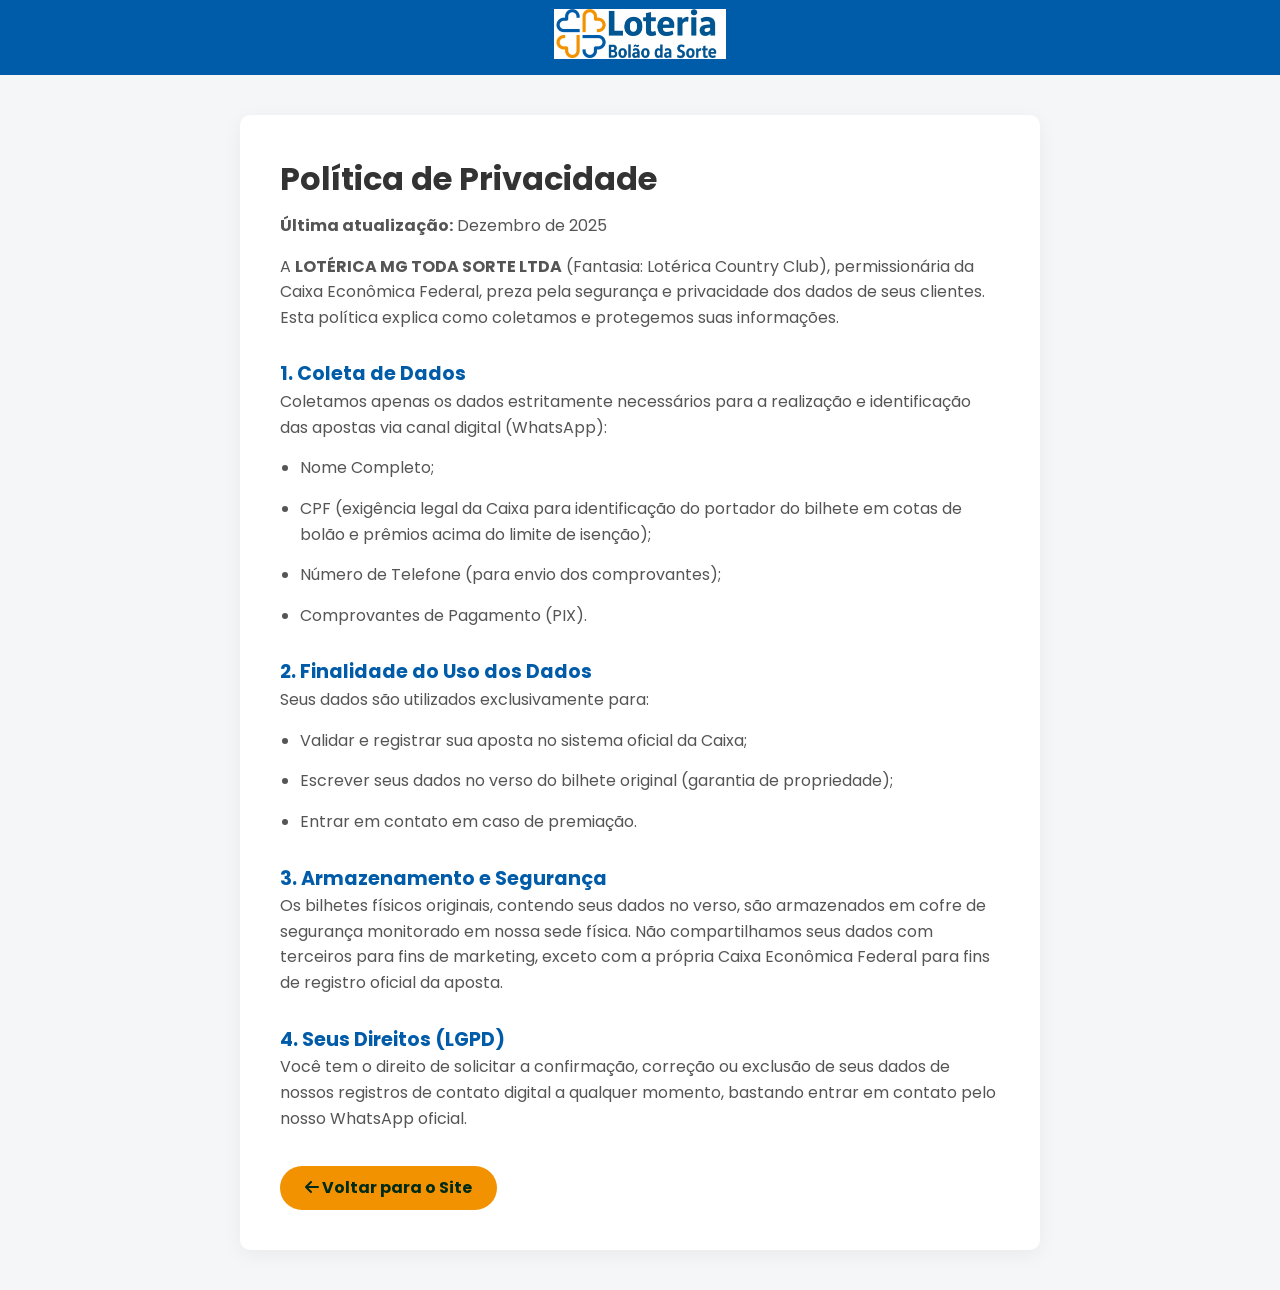
==== politica.html @ e0ffcb09 "ultima atualização" ====
<!DOCTYPE html>
<html lang="pt-br">
<head>
    <meta charset="UTF-8">
    <meta name="viewport" content="width=device-width, initial-scale=1.0">
    <title>Política de Privacidade | Lotérica Country Club</title>
    <meta name="robots" content="noindex"> <link href="https://fonts.googleapis.com/css2?family=Poppins:wght@400;500;600;700;800;900&display=swap" rel="stylesheet">
    <link rel="stylesheet" href="https://cdnjs.cloudflare.com/ajax/libs/font-awesome/6.0.0/css/all.min.css">
    <link rel="stylesheet" href="css/style.css">

    <style>
        /* Ajuste simples para página de texto */
        body { background: #f4f6f8; padding-top: 0; }
        .legal-header { background: #005CA9; padding: 20px 0; text-align: center; color: white; }
        .legal-content { max-width: 800px; margin: 40px auto; background: white; padding: 40px; border-radius: 10px; box-shadow: 0 5px 20px rgba(0,0,0,0.05); }
        h1 { margin-bottom: 10px; }
        h2 { color: #005CA9; margin-top: 30px; font-size: 1.2rem; }
        p, li { color: #555; line-height: 1.6; margin-bottom: 15px; }
        ul { margin-left: 20px; list-style-type: disc; }
        .btn-back { display: inline-block; margin-top: 20px; padding: 10px 25px; background: #F39200; color: #002b18; border-radius: 50px; font-weight: bold; text-decoration: none; }
        .btn-back:hover { background: #005CA9; color: white; }
    </style>
</head>
<body>

    <header class="legal-header">
        <div class="container">
            <img src="./img/logo.png" alt="Lotérica Logo" style="height: 50px;">
        </div>
    </header>

    <div class="container">
        <div class="legal-content">
            <h1>Política de Privacidade</h1>
            <p><strong>Última atualização:</strong> Dezembro de 2025</p>

            <p>A <strong>LOTÉRICA MG TODA SORTE LTDA</strong> (Fantasia: Lotérica Country Club), permissionária da Caixa Econômica Federal, preza pela segurança e privacidade dos dados de seus clientes. Esta política explica como coletamos e protegemos suas informações.</p>

            <h2>1. Coleta de Dados</h2>
            <p>Coletamos apenas os dados estritamente necessários para a realização e identificação das apostas via canal digital (WhatsApp):</p>
            <ul>
                <li>Nome Completo;</li>
                <li>CPF (exigência legal da Caixa para identificação do portador do bilhete em cotas de bolão e prêmios acima do limite de isenção);</li>
                <li>Número de Telefone (para envio dos comprovantes);</li>
                <li>Comprovantes de Pagamento (PIX).</li>
            </ul>

            <h2>2. Finalidade do Uso dos Dados</h2>
            <p>Seus dados são utilizados exclusivamente para:</p>
            <ul>
                <li>Validar e registrar sua aposta no sistema oficial da Caixa;</li>
                <li>Escrever seus dados no verso do bilhete original (garantia de propriedade);</li>
                <li>Entrar em contato em caso de premiação.</li>
            </ul>

            <h2>3. Armazenamento e Segurança</h2>
            <p>Os bilhetes físicos originais, contendo seus dados no verso, são armazenados em cofre de segurança monitorado em nossa sede física. Não compartilhamos seus dados com terceiros para fins de marketing, exceto com a própria Caixa Econômica Federal para fins de registro oficial da aposta.</p>

            <h2>4. Seus Direitos (LGPD)</h2>
            <p>Você tem o direito de solicitar a confirmação, correção ou exclusão de seus dados de nossos registros de contato digital a qualquer momento, bastando entrar em contato pelo nosso WhatsApp oficial.</p>

            <a href="index.html" class="btn-back"><i class="fas fa-arrow-left"></i> Voltar para o Site</a>
        </div>
    </div>

</body>
</html>
---- css/style.css ----
/* --- 1. RESET E VARIÁVEIS --- */
:root {
    /* ÚNICA MUDANÇA: Azul alterado para evitar detecção de 'clone' visual */
    --primary: #004685;       
    --primary-dark: #002b18; 
    --gold: #F39200;         
    --gold-grad: linear-gradient(135deg, #F39200 0%, #ffc107 100%);
    --white: #ffffff;
    --gray-light: #f4f6f8;
    --text: #333;
    --whatsapp: #25D366; 
    --shadow-soft: 0 10px 30px rgba(0,0,0,0.05);
    --shadow-hover: 0 20px 40px rgba(0,0,0,0.15);
}

* { margin: 0; padding: 0; box-sizing: border-box; font-family: 'Poppins', sans-serif; -webkit-tap-highlight-color: transparent; }

html { scroll-behavior: smooth; }
section { scroll-margin-top: 140px; } 

body { 
    background-color: var(--gray-light); 
    color: var(--text); 
    padding-top: 115px; 
    line-height: 1.5;
    overflow-x: hidden; 
}

a { text-decoration: none; color: inherit; transition: all 0.3s ease; }
ul { list-style: none; }
button { cursor: pointer; border: none; outline: none; transition: all 0.2s ease; }

/* --- ANIMAÇÕES --- */
@keyframes fadeInUp { from { opacity: 0; transform: translateY(30px); } to { opacity: 1; transform: translateY(0); } }
@keyframes float { 0% { transform: translateY(0px); } 50% { transform: translateY(-15px); } 100% { transform: translateY(0px); } }
@keyframes zoomIn { from { opacity: 0; transform: scale(0.5); } to { opacity: 1; transform: scale(1); } }
@keyframes pulse-green { 0% { box-shadow: 0 0 0 0 rgba(37, 211, 102, 0.7); } 70% { box-shadow: 0 0 0 15px rgba(37, 211, 102, 0); } 100% { box-shadow: 0 0 0 0 rgba(37, 211, 102, 0); } }

/* --- POP-UP IDADE --- */
.age-popup-overlay {
    position: fixed; top: 0; left: 0; width: 100%; height: 100%; 
    background-color: rgba(0, 0, 0, 0); 
    display: flex; justify-content: center; align-items: center;
    z-index: 9999; opacity: 0; visibility: hidden; transition: 0.3s ease;
    backdrop-filter: blur(5px);
}
.age-popup-overlay.active { opacity: 1; visibility: visible; background-color: rgba(0, 0, 0, 0.6); }

.age-popup-content { 
    background: var(--primary); padding: 40px; border-radius: 15px; text-align: center; 
    max-width: 90%; width: 400px; color: white; box-shadow: 0 20px 50px rgba(0,0,0,0.5); 
    transform: scale(0.8); transition: transform 0.3s cubic-bezier(0.175, 0.885, 0.32, 1.275);
}
.age-popup-overlay.active .age-popup-content { transform: scale(1); }
.age-popup-buttons { display: flex; gap: 15px; justify-content: center; margin-top: 20px; }
.btn-age { padding: 10px 35px; border-radius: 5px; font-weight: bold; border: 2px solid var(--gold); transition: 0.3s; }
.btn-no { background: transparent; color: var(--gold); }
.btn-no:hover { background: rgba(255,255,255,0.1); transform: scale(1.05); }
.btn-yes { background: var(--gold); color: var(--primary); }
.btn-yes:hover { background: white; border-color: white; color: var(--primary); transform: scale(1.05); }


/* --- HEADER --- */
#fixed-header-container {
    position: fixed; top: 0; left: 0; width: 100%; z-index: 1000;
    box-shadow: 0 4px 20px rgba(0,0,0,0.1);
}

/* FAIXA (MARQUEE) */
.marquee-swiper-container {
    background: var(--primary); height: 50px; overflow: hidden; position: relative;
    cursor: grab;
}
.marquee-swiper-container:active { cursor: grabbing; }

.swiperMarquee { width: 100%; height: 100%; }
.swiperMarquee .swiper-wrapper { transition-timing-function: linear !important; }

.marquee-slide {
    width: auto !important; 
    display: flex; align-items: center; padding: 0 20px;
    color: white; font-weight: 700; font-size: 0.85rem;
    height: 100%;
}
.marquee-slide img { height: 45px; margin-right: 10px; } 

/* HEADER NAV */
header {
    background: white; height: 75px; 
    display: flex; align-items: center; padding: 0 5%;
    position: relative; z-index: 2;
}

.header-content {
    width: 100%; max-width: 1200px; margin: 0 auto; 
    display: flex; justify-content: space-between; align-items: center;
}
.logo img { height: 50px; width: auto; transition: transform 0.3s; }
.logo:hover img { transform: scale(1.05); }

/* VISIBILIDADE */
.desktop-nav { display: none !important; gap: 30px; }
.desktop-only { display: none !important; }

.desktop-nav a { color: var(--primary); font-weight: 600; font-size: 0.95rem; position: relative; }
.desktop-nav a::after {
    content: ''; position: absolute; width: 0; height: 2px;
    bottom: -5px; left: 0; background-color: var(--gold);
    transition: width 0.3s ease;
}
.desktop-nav a:hover { color: var(--gold); }
.desktop-nav a:hover::after { width: 100%; }

.btn-header {
    background: var(--gold); color: var(--primary); padding: 8px 25px;
    border-radius: 50px; font-weight: 700; display: flex; align-items: center; gap: 8px;
    box-shadow: 0 4px 15px rgba(243, 146, 0, 0.3);
}
.btn-header:hover { background: var(--primary); color: white; transform: translateY(-2px); }

.mobile-menu-toggle { font-size: 1.8rem; color: var(--primary); background: none; display: block; }

.mobile-menu-dropdown {
    background: white; width: 100%; position: absolute; top: 115px; left: 0;
    flex-direction: column; padding: 0; box-shadow: 0 10px 20px rgba(0,0,0,0.1);
    max-height: 0; overflow: hidden; transition: max-height 0.4s cubic-bezier(0.4, 0, 0.2, 1);
    z-index: 900; display: flex;
}
.mobile-menu-dropdown.open { max-height: 400px; }
.mobile-link { padding: 15px 20px; border-bottom: 1px solid #f0f0f0; color: var(--primary); font-weight: 600; transition: 0.2s; }
.mobile-link:hover { background: #f9f9f9; padding-left: 25px; color: var(--gold); }
.mobile-link.highlight { background: var(--whatsapp); color: white; text-align: center; justify-content: center; display: flex; gap: 8px; }


/* --- HERO SECTION --- */
.hero {
    background-color: var(--primary-dark); 
    background-image: linear-gradient(135deg, rgba(0, 0, 0, 0.3) 0%, rgba(0, 0, 0, 0.3) 100%), url('../img/bannercaixa.jpg');
    background-size: cover; 
    background-position: top; 
    min-height: 800px; 
    display: flex; 
    align-items: center; 
    justify-content: center;
    color: white;
    position: relative;
    overflow: hidden;
}

.hero-container {
    width: 100%; 
    max-width: 1300px; 
    display: flex; 
    flex-direction: column; 
    align-items: center; 
    gap: 50px; 
    position: relative; 
    z-index: 2;
}

/* --- CARD DE VIDRO CENTRAL --- */
.hero-glass-card {
    background: rgba(255, 255, 255, 0.1);
    backdrop-filter: blur(12px);         
    -webkit-backdrop-filter: blur(12px);
    border: 1px solid rgba(255, 255, 255, 0.2);
    border-radius: 24px;
    padding: 30px 20px;
    text-align: center;
    box-shadow: 0 20px 50px rgba(0, 0, 0, 0.4);
    max-width: 500px;
    width: 100%;
    margin: 0 auto;
    position: relative;
    display: flex;
    flex-direction: column;
    align-items: center;
    animation: fadeInUp 0.8s ease-out;
}

.glass-badge {
    background: var(--gold); color: var(--primary-dark);
    padding: 6px 20px; border-radius: 50px;
    font-weight: 800; font-size: 0.85rem; text-transform: uppercase;
    box-shadow: 0 0 15px rgba(243, 146, 0, 0.5); margin-bottom: 15px;
    display: inline-block;
}

.glass-title {
    font-size: 2.8rem; line-height: 0.9; font-weight: 900;
    color: white; margin-bottom: 20px;
    text-shadow: 0 4px 10px rgba(0,0,0,0.5);
}
.glass-title .text-gold {
    background: linear-gradient(to bottom, #FFD700, #F39200);
    -webkit-background-clip: text;
    background-clip: text;
    color: transparent;
}

.label-premio {
    color: #ddd; font-size: 0.8rem; letter-spacing: 2px;
    text-transform: uppercase; font-weight: 600; margin-bottom: 0px;
}
.price-tag {
    font-size: 3.8rem; font-weight: 900; color: white;
    line-height: 1; margin-bottom: 20px;
    text-shadow: 0 5px 20px rgba(0,0,0,0.4);
}
.price-tag small {
    font-size: 1.5rem; display: block; font-weight: 700;
    color: var(--gold);
}

.countdown-wrapper { display: flex; justify-content: center; gap: 8px; margin-bottom: 20px; }
.time-box {
    background: rgba(0, 0, 0, 0.4); border-radius: 10px;
    padding: 8px 5px; min-width: 55px;
    border: 1px solid rgba(255,255,255,0.1);
}
.time-box span { display: block; font-size: 1.4rem; font-weight: 800; color: white; line-height: 1; }
.time-box small { font-size: 0.6rem; color: #ccc; font-weight: 600; margin-top: 3px; display: block; }
.sep { font-size: 1.5rem; font-weight: 300; color: rgba(255,255,255,0.4); margin-top: 5px; }

.glass-desc {
    color: rgba(255, 255, 255, 0.9); font-size: 0.95rem;
    line-height: 1.4; margin-bottom: 20px; font-weight: 500;
}

.btn-glass-action {
    background: linear-gradient(90deg, #F39200 0%, #ffc107 100%);
    color: #002b18; padding: 15px 30px; border-radius: 50px;
    font-weight: 800; width: 100%; text-transform: uppercase;
    box-shadow: 0 5px 20px rgba(243, 146, 0, 0.4);
    transition: 0.3s; text-decoration: none;
    display: flex; justify-content: center; align-items: center; gap: 10px;
}
.btn-glass-action:hover {
    transform: translateY(-3px);
    box-shadow: 0 10px 30px rgba(243, 146, 0, 0.6);
    background: white; color: #F39200;
}

.glass-security {
    margin-top: 15px; font-size: 0.8rem;
    color: rgba(255, 255, 255, 0.7);
    display: flex; align-items: center; gap: 6px;
}

/* --- ELEMENTOS LATERAIS --- */

/* 1. Imagem Central (Logo 3D) */
.hero-center-img {
    width: 100%; max-width: 350px;
    display: flex; justify-content: center;
    order: -1; 
}

.floating-3d-logo {
    width: 100%; height: auto;
    filter: drop-shadow(0 20px 30px rgba(0,0,0,0.6));
    animation: float 6s ease-in-out infinite, fadeInUp 1s ease-out backwards;
    transform: perspective(1000px) rotateY(-5deg);
}

/* 2. CONTAINER DA DIREITA (Foto + Botão) */
.hero-right-img {
    width: 100%; 
    max-width: 350px;
    display: flex; 
    flex-direction: column; /* Coloca um embaixo do outro */
    align-items: center;    /* Centraliza */
    gap: 20px;              /* Espaço */
    
    /* Animação de entrada */
    animation: zoomIn 0.8s ease-out 0.5s backwards;
}

/* Foto Sticker */
.floating-sticker {
    display: block;
    width: 100%; 
    height: auto;
    filter: drop-shadow(0 15px 25px rgba(0,0,0,0.5));
    animation: float 5s ease-in-out infinite 1s;
    transition: transform 0.3s;
}
.floating-sticker:hover { transform: scale(1.05) rotate(3deg); }

/* --- NOVO BOTÃO VERDE --- */
.btn-whatsapp-hero-green {
    background-color: #25D366;
    color: white;
    padding: 15px 30px;
    border-radius: 50px;
    font-size: 1rem;
    font-weight: 800;
    text-decoration: none;
    display: inline-flex;
    align-items: center;
    justify-content: center;
    gap: 10px;
    box-shadow: 0 5px 20px rgba(0,0,0,0.3);
    border: 2px solid white;
    transition: all 0.3s ease;
    text-transform: uppercase;
    
    /* Animação de pulso */
    animation: pulse-green 2s infinite;
}

.btn-whatsapp-hero-green:hover {
    background-color: #128C7E;
    transform: translateY(-5px);
    box-shadow: 0 10px 25px rgba(0,0,0,0.4);
}

.btn-whatsapp-hero-green i {
    font-size: 1.4rem;
}


/* --- CARDS BOLÕES (MEGA) --- */
.mega-grid { display: grid; grid-template-columns: repeat(auto-fit, minmax(290px, 1fr)); gap: 2rem; }

.mega-card {
    background: linear-gradient(180deg, #065e31 0%, #002b18 100%);
    border: 1px solid #FFD700; 
    border-radius: 20px;
    overflow: hidden;
    box-shadow: 0 15px 35px rgba(0, 0, 0, 0.4);
    transition: all 0.4s ease;
    display: flex; flex-direction: column; justify-content: space-between;
    position: relative;
}

.mega-card:hover {
    transform: translateY(-10px);
    box-shadow: 0 0 20px rgba(255, 215, 0, 0.4); 
}

.mega-header {
    background: linear-gradient(135deg, #F39200 0%, #FFD700 100%);
    padding: 25px 20px;
    text-align: center;
    position: relative;
    clip-path: ellipse(150% 100% at 50% 0%);
    margin-bottom: -20px; 
    padding-bottom: 40px; 
    z-index: 1;
}

.premio-label {
    display: block;
    font-size: 0.8rem; font-weight: 800; letter-spacing: 2px;
    color: #002b18; margin-bottom: 5px; text-transform: uppercase;
    opacity: 0.8;
}

.premio-valor {
    display: block;
    font-size: 2.4rem; font-weight: 900; color: #002b18; 
    line-height: 1; text-shadow: 0 1px 2px rgba(255,255,255,0.4);
}

.mega-body {
    padding: 30px 25px 25px; 
    text-align: center;
    display: flex; flex-direction: column; flex-grow: 1; gap: 15px;
    z-index: 2; 
}

.bolo-desc {
    font-size: 1.1rem; color: white; font-weight: 700; line-height: 1.3;
    min-height: 50px; display: flex; align-items: center; justify-content: center;
}

.cotas-info {
    font-size: 0.85rem; color: #002b18; background: #FFD700;
    padding: 6px 15px; border-radius: 50px; display: inline-block;
    font-weight: 700; margin: 0 auto; box-shadow: 0 4px 10px rgba(0,0,0,0.2);
}

.price-container { margin: 5px 0; }
.price-container small { display: block; color: #ccc; font-size: 0.75rem; text-transform: uppercase; font-weight: 600; }
.unit-price {
    font-size: 2rem; font-weight: 800; color: #fff;
    text-shadow: 0 2px 10px rgba(0,0,0,0.5);
}

.qty-control {
    display: flex; justify-content: center; align-items: center; gap: 10px; margin: 10px 0;
    background: rgba(0, 0, 0, 0.3); border-radius: 50px; padding: 5px;
    border: 1px solid rgba(255,255,255,0.1);
}
.btn-qty {
    width: 38px; height: 38px; border-radius: 50%;
    background: white; color: #002b18; font-weight: 800; font-size: 1.4rem;
    border: none; display: flex; align-items: center; justify-content: center;
    transition: all 0.2s; cursor: pointer;
}
.btn-qty:hover { background: var(--gold); transform: scale(1.1); }

.qty-input {
    width: 50px; text-align: center; border: none;
    font-size: 1.4rem; font-weight: 700; color: white; background: transparent;
}

.total-display { font-size: 0.9rem; color: #ddd; margin-bottom: 5px; font-weight: 600; }
.total-value { color: #FFD700; font-weight: 800; }

.btn-mega {
    display: flex; justify-content: center; align-items: center; gap: 10px;
    width: 100%; padding: 16px;
    background: linear-gradient(90deg, #F39200 0%, #ffc107 100%);
    color: #002b18; border-radius: 50px; font-weight: 800; text-transform: uppercase;
    margin-top: auto; transition: 0.3s; box-shadow: 0 4px 15px rgba(243, 146, 0, 0.4);
    animation: pulse-green 2s infinite; text-decoration: none;
}
.btn-mega:hover {
    transform: translateY(-3px); box-shadow: 0 8px 25px rgba(243, 146, 0, 0.6);
    background: white; color: #F39200;
}


/* --- JOGOS DO DIA --- */
.games-grid { display: grid; grid-template-columns: repeat(auto-fit, minmax(300px, 1fr)); gap: 2rem; }

.game-card {
    background: white; border-radius: 24px; overflow: hidden;
    box-shadow: 0 10px 30px rgba(0,0,0,0.05); border: 1px solid #f0f0f0;
    transition: all 0.3s ease; display: flex; flex-direction: column; position: relative;
}
.game-card:hover { transform: translateY(-8px); box-shadow: 0 20px 40px rgba(0,0,0,0.12); }

.game-header {
    padding: 25px 20px 50px 20px; text-align: center; color: white;
    position: relative; clip-path: ellipse(140% 100% at 50% 0%); 
}
.game-title { 
    font-size: 1.6rem; font-weight: 800; letter-spacing: 1px; 
    text-transform: uppercase; text-shadow: 0 2px 5px rgba(0,0,0,0.2); margin-top: 15px; 
}

.game-tag {
    position: absolute; top: 15px; right: 15px;
    background: rgba(66, 61, 61, 0.521); backdrop-filter: blur(5px);
    padding: 5px 12px; border-radius: 20px;
    font-size: 0.7rem; font-weight: 700; color: rgb(255, 255, 255);
    border: 1px solid rgba(26, 25, 25, 0.062); text-transform: uppercase;
}

.game-body {
    padding: 10px 25px 25px; display: flex; flex-direction: column;
    gap: 15px; flex-grow: 1; text-align: center;
}

.draw-days { display: flex; justify-content: center; gap: 5px; flex-wrap: wrap; margin-bottom: 5px; }
.day-badge {
    font-size: 0.75rem; font-weight: 700; color: #555;
    background: #f0f4f8; padding: 5px 10px; border-radius: 6px;
    border: 1px solid #e1e8ed;
}

.game-info-block h4 { font-size: 0.85rem; color: #999; margin-bottom: 5px; font-weight: 700; text-transform: uppercase; }
.game-info-block p { font-size: 0.9rem; color: #444; line-height: 1.5; font-weight: 500; }
.game-info-block strong { color: var(--primary); }

.btn-game-action {
    margin-top: auto; color: var(--btn-color); border: 2px solid var(--btn-color);
    background: transparent; padding: 14px; border-radius: 50px;
    font-weight: 800; font-size: 0.95rem; transition: 0.3s; text-transform: uppercase;
    display: flex; justify-content: center; align-items: center; gap: 8px; text-decoration: none;
}
.btn-game-action:hover {
    background-color: var(--btn-color); color: white !important; 
    transform: translateY(-2px); box-shadow: 0 5px 15px rgba(0,0,0,0.15);
}
.btn-game-action i { font-size: 1.2rem; }

.view-more-container { text-align: center; margin-top: 40px; }
.btn-show-more { background: white; border: 2px solid #ddd; color: #555; padding: 12px 35px; border-radius: 50px; font-weight: 700; transition: 0.3s; }
.btn-show-more:hover { border-color: var(--primary); color: var(--primary); }
.game-card.hidden-card { display: none; }


/* --- COMO APOSTAR --- */
.how-it-works { background-color: #eef2f5; padding: 5rem 0; }
.steps-grid {
    display: grid; grid-template-columns: repeat(auto-fit, minmax(220px, 1fr));
    gap: 2rem; align-items: stretch;
}

.step-card {
    background: white; padding: 30px 20px; border-radius: 20px;
    text-align: center; position: relative;
    box-shadow: 0 10px 30px rgba(0,0,0,0.05); transition: all 0.3s ease;
    border-bottom: 4px solid transparent; display: flex; flex-direction: column; align-items: center;
}
.step-card:hover {
    transform: translateY(-10px); box-shadow: 0 20px 40px rgba(0,0,0,0.1);
    border-bottom-color: var(--gold); 
}

.step-number {
    font-size: 3rem; font-weight: 900; color: rgba(0,0,0,0.05); 
    position: absolute; top: 10px; right: 20px; line-height: 1;
}

.step-icon {
    width: 70px; height: 70px; background: var(--primary); color: white;
    border-radius: 50%; display: flex; align-items: center; justify-content: center;
    font-size: 1.8rem; margin-bottom: 20px; box-shadow: 0 8px 20px rgba(0, 92, 169, 0.3);
    position: relative; z-index: 2;
}

.step-card h3 { font-size: 1.1rem; color: var(--primary-dark); font-weight: 800; margin-bottom: 10px; text-transform: uppercase; }
.step-card p { font-size: 0.9rem; color: #666; line-height: 1.6; }
.step-card p strong { color: var(--primary); }

/* --- QUEM SOMOS --- */
.about-section { background-color: white; padding: 5rem 0; overflow: hidden; }
.about-container { display: grid; grid-template-columns: 1fr 1fr; gap: 4rem; align-items: center; }

.about-text p { color: #555; line-height: 1.7; margin-bottom: 20px; font-size: 0.95rem;text-align: justify; }
.about-text strong { color: var(--primary); font-weight: 700; text-align: justify; }

.about-features { margin: 25px 0; display: flex; flex-direction: column; gap: 15px; text-align: justify;}
.feature-item { display: flex; align-items: flex-start; gap: 10px; text-align: justify;}
.feature-item i { color: var(--whatsapp); font-size: 1.2rem; margin-top: 3px; text-align: justify;}
.feature-item span { font-size: 0.9rem; color: #444; text-align: justify;}

.about-cta {
    font-size: 1.1rem; font-weight: 800; color: var(--primary-dark) !important;
    border-left: 4px solid var(--gold); padding-left: 15px; margin-top: 20px; text-align: justify;
}

.about-images {
    position: relative; height: 450px; display: flex; justify-content: center; align-items: center;
}
.img-main {
    width: 85%; height: auto; border-radius: 20px;
    box-shadow: 0 15px 40px rgba(0,0,0,0.2); position: absolute; top: 0; right: 0;
    z-index: 1; border: 5px solid white;
}
.img-secondary {
    width: 60%; height: auto; border-radius: 20px;
    box-shadow: 0 15px 40px rgba(0,0,0,0.3); position: absolute; bottom: 20px; left: 0;
    z-index: 2; border: 5px solid white;
}

.experience-badge {
    position: absolute; top: 15%; left: -20px;
    background: var(--gold-grad); color: white; padding: 15px 25px;
    border-radius: 15px; box-shadow: 0 10px 20px rgba(243, 146, 0, 0.4);
    z-index: 3; text-align: center; animation: float 4s ease-in-out infinite;
}
.experience-badge .years { display: block; font-size: 2rem; font-weight: 900; line-height: 1; }
.experience-badge .text { font-size: 0.8rem; font-weight: 600; text-transform: uppercase; }

/* --- OUTRAS SEÇÕES E UTILITÁRIOS --- */
.mega-boloes-section, .daily-games, .how-it-works, .reviews-section, .about-section, .location-section { padding: 4rem 0; }
.container { max-width: 1200px; margin: 0 auto; padding: 0 5%; }
.section-title { text-align: center; margin-bottom: 3rem; }
.section-title h2 { color: var(--primary); font-size: 2rem; font-weight: 800; position: relative; display: inline-block; }
.section-title h2::after { content: ''; display: block; width: 50px; height: 4px; background: var(--gold); margin: 10px auto 0; border-radius: 2px; }

/* SLIDERS */
#desktop-games-container, #desktop-mega-container { display: none; }
#mobile-games-container, #mobile-mega-container { display: block; }
.swiperJogos, .swiperMega { width: 100%; padding-bottom: 40px; }
.mobile-slider-view .game-card, .mobile-slider-view .mega-card { width: 280px; } 

/* REVIEWS */
.reviews-section { background: white; border-top: 1px solid #eee; }
.reviews-grid { display: grid; grid-template-columns: repeat(auto-fit, minmax(300px, 1fr)); gap: 2rem; }
.review-card { background: var(--gray-light); padding: 25px; border-radius: 10px; border-left: 5px solid var(--gold); transition: transform 0.3s; }
.review-card:hover { transform: translateX(5px); background: white; box-shadow: 0 5px 15px rgba(0,0,0,0.05); }
.stars { color: var(--gold); margin-bottom: 10px; }
.review-card p { font-style: italic; color: #555; margin-bottom: 15px; }
.review-card strong { color: var(--primary); }

/* LOCATION E FOOTER */
.location-section { background: var(--gray-light); text-align: center; }
.map-frame { border-radius: 15px; overflow: hidden; box-shadow: var(--shadow-soft); border: 5px solid white; }
.address-box { margin-top: 20px; background: white; padding: 20px; border-radius: 10px; display: inline-block; box-shadow: var(--shadow-soft); transition: 0.3s; }
.address-box:hover { transform: translateY(-5px); box-shadow: var(--shadow-hover); }
.address-box i { font-size: 2rem; color: var(--gold); margin-bottom: 10px; }
.address-box p { color: #555; font-weight: 500; }
footer { background: #1a1a1a; color: #888; text-align: center; padding: 2rem; }
.float-btn { position: fixed; bottom: 20px; right: 20px; background: var(--whatsapp); color: white; width: 60px; height: 60px; border-radius: 50%; display: flex; align-items: center; justify-content: center; font-size: 30px; box-shadow: 0 4px 10px rgba(0,0,0,0.3); z-index: 2000; animation: pulse-green 2s infinite; transition: transform 0.3s; }
.float-btn:hover { transform: scale(1.1); }

/* MODAL */
.more-info-container { text-align: center; margin-top: 40px; }
.btn-info-outline {
    background: rgba(255, 0, 0, 0.555); border: 2px solid red; color: var(--primary);
    padding: 12px 30px; border-radius: 50px; font-weight: 700; font-size: 0.95rem; cursor: pointer;
    transition: all 0.3s ease; display: inline-flex; align-items: center; gap: 8px;
}
.btn-info-outline:hover { background: var(--primary); color: white; transform: translateY(-3px); box-shadow: 0 5px 15px rgba(0, 92, 169, 0.2); }

.info-modal-overlay {
    position: fixed; top: 0; left: 0; width: 100%; height: 100%; background: rgba(0, 0, 0, 0.7);
    backdrop-filter: blur(5px); z-index: 10000; display: flex; justify-content: center; align-items: center;
    opacity: 0; visibility: hidden; transition: all 0.3s ease;
}
.info-modal-overlay.active { opacity: 1; visibility: visible; }
.info-modal-content {
    background: white; width: 90%; max-width: 500px; border-radius: 20px; padding: 30px; position: relative;
    box-shadow: 0 20px 50px rgba(0,0,0,0.5); transform: scale(0.8); transition: all 0.3s cubic-bezier(0.175, 0.885, 0.32, 1.275);
    border-top: 5px solid var(--gold);
}
.info-modal-overlay.active .info-modal-content { transform: scale(1); }
.close-modal { position: absolute; top: 15px; right: 20px; font-size: 1.8rem; cursor: pointer; color: #999; transition: 0.2s; }
.close-modal:hover { color: var(--primary); }
.modal-header { text-align: center; margin-bottom: 20px; color: var(--primary); }
.modal-header i { font-size: 2rem; margin-bottom: 10px; display: block; }
.modal-header h3 { font-weight: 800; text-transform: uppercase; }
.modal-body p { font-size: 0.95rem; color: #555; line-height: 1.6; text-align: center; }
.modal-body strong { color: var(--primary-dark); }
.modal-divider { border: 0; border-top: 1px solid #eee; margin: 20px 0; }
.btn-modal-close {
    background: var(--primary); color: white; width: 100%; padding: 12px; border-radius: 10px;
    font-weight: 700; margin-top: 25px; transition: 0.2s;
}
.btn-modal-close:hover { background: var(--primary-dark); }


/* --- MEDIA QUERIES (DESKTOP) --- */
@media (min-width: 1024px) {
    .desktop-nav { display: flex !important; } 
    .desktop-only { display: flex !important; } 
    .mobile-menu-toggle { display: none !important; } 

    /* LAYOUT HERO CENTRALIZADO E TRAVADO */
    .hero { padding-left: 0; }
    
    .hero-container {
        display: grid;
        grid-template-columns: 1fr 1fr 1fr; /* 3 Colunas iguais */
        align-items: center;
        gap: 30px;
        text-align: center; 
        max-width: 1400px; 
        margin: 0 auto;    
        padding-left: 0; 
    }

    /* FIX: ALINHAMENTO LATERAIS */
    .hero-center-img { 
        justify-content: flex-end; 
        order: initial;
    } 
    
    .hero-right-img { 
        justify-content: flex-start; /* Alinhamento à esquerda na coluna da direita */
        padding-left: 20px;
    }
    
    .hero-glass-card { margin: 0 auto; }
    
    .floating-3d-logo { transform: scale(1.3) perspective(1000px) rotateY(-10deg) rotateX(5deg); }
    .sticker-link { width: 80%; } 
    #desktop-games-container, #desktop-mega-container { display: block; }
    #mobile-games-container, #mobile-mega-container { display: none; }
    
    /* FIX: GRID DE 5 COLUNAS PARA 'COMO APOSTAR' */
    .steps-grid {
        grid-template-columns: repeat(5, 1fr); /* FORÇA 5 COLUNAS IGUAIS */
    }
}

@media (max-width: 1023px) {
    .about-container { grid-template-columns: 1fr; gap: 3rem; }
    .about-text { text-align: left; }
    .about-images { height: 350px; margin-top: 20px; }
    .img-main { width: 80%; }
    .img-secondary { width: 60%; bottom: 0; left: 10px; }
    .experience-badge { left: 0; top: 0; padding: 10px 15px; }
    .experience-badge .years { font-size: 1.5rem; }
}

@media (max-width: 768px) {
    .hero-glass-card { padding: 25px 15px; max-width: 100%; border: none; background: rgba(0,0,0,0.2); }
    .glass-title { font-size: 2.2rem; }
    .price-tag { font-size: 3rem; }
    .time-box { min-width: 45px; }
    .time-box span { font-size: 1.1rem; }

    /* Estilo mobile corrigido para Como Apostar */
    .steps-grid {
        grid-template-columns: 1fr; /* Uma coluna só */
        gap: 1.5rem;
    }
    .step-card {
        padding: 25px;
        flex-direction: column; /* FORÇA VERTICAL */
        text-align: center;
        align-items: center;
    }
    .step-icon {
        width: 70px; height: 70px;
        font-size: 1.8rem;
        margin-bottom: 15px;
        margin-right: 0;
    }
    .step-number {
        top: 15px; 
        right: 15px;
        transform: none;
        font-size: 2.5rem;
    }
    
    /* Ajuste Mobile do Botão Verde */
    .btn-whatsapp-hero-green {
        width: 100%;
        max-width: 300px;
    }
}

/* --- CORREÇÃO DO COVERFLOW (JOGOS DO DIA MOBILE) --- */
.swiperJogos {
    padding-top: 10px;
    padding-bottom: 40px; 
    perspective: 1000px;
}

.swiperJogos .swiper-slide {
    width: 280px !important; /* Tamanho fixo é CRUCIAL para coverflow */
    opacity: 0.5; 
    transition: opacity 0.3s;
}

.swiperJogos .swiper-slide-active {
    opacity: 1;
    z-index: 10;
}

.swiperJogos .game-card {
    margin: 0 !important; 
    box-shadow: 0 10px 20px rgba(0,0,0,0.15); 
}
/* --- AJUSTE RODAPÉ (ANTI-BLOQUEIO) --- */
#legal-footer {
    background: #1a1a1a;
    color: #999;
    padding: 40px 0 20px;
    font-size: 0.8rem;
    text-align: center;
    border-top: 4px solid var(--gold);
}

.disclaimer-box {
    background: rgba(255, 255, 255, 0.05);
    border: 1px solid #333;
    padding: 15px;
    margin-bottom: 20px;
    border-radius: 8px;
    text-align: left; /* Texto alinhado à esquerda para leitura fácil */
}

.disclaimer-box p { margin-bottom: 10px; color: #ccc; }
.disclaimer-box strong { color: white; }

.footer-info p { margin-bottom: 10px; }
.footer-links-legais { margin: 15px 0; }
.footer-links-legais a { color: var(--gold); text-decoration: none; margin: 0 10px; }
.footer-links-legais a:hover { text-decoration: underline; }
/* Adicione estas duas regras no final do seu arquivo para os novos elementos legais */
.top-legal-bar {
    background: #f8f9fa; color: #666; font-size: 0.7rem; text-align: center;
    padding: 5px; border-bottom: 1px solid #ddd; position: fixed; top: 0; width: 100%; z-index: 2001;
}

#legal-footer {
    background: #1a1a1a; color: #999; padding: 40px 0 20px; font-size: 0.8rem; text-align: center; border-top: 4px solid var(--gold);
}
.disclaimer-box {
    background: rgba(255, 255, 255, 0.05); border: 1px solid #333; padding: 15px; margin-bottom: 20px; border-radius: 8px; text-align: left;
}
.disclaimer-box p { margin-bottom: 10px; color: #ccc; }
.footer-links-legais { margin: 15px 0; }
.footer-links-legais a { color: var(--gold); text-decoration: none; margin: 0 10px; }
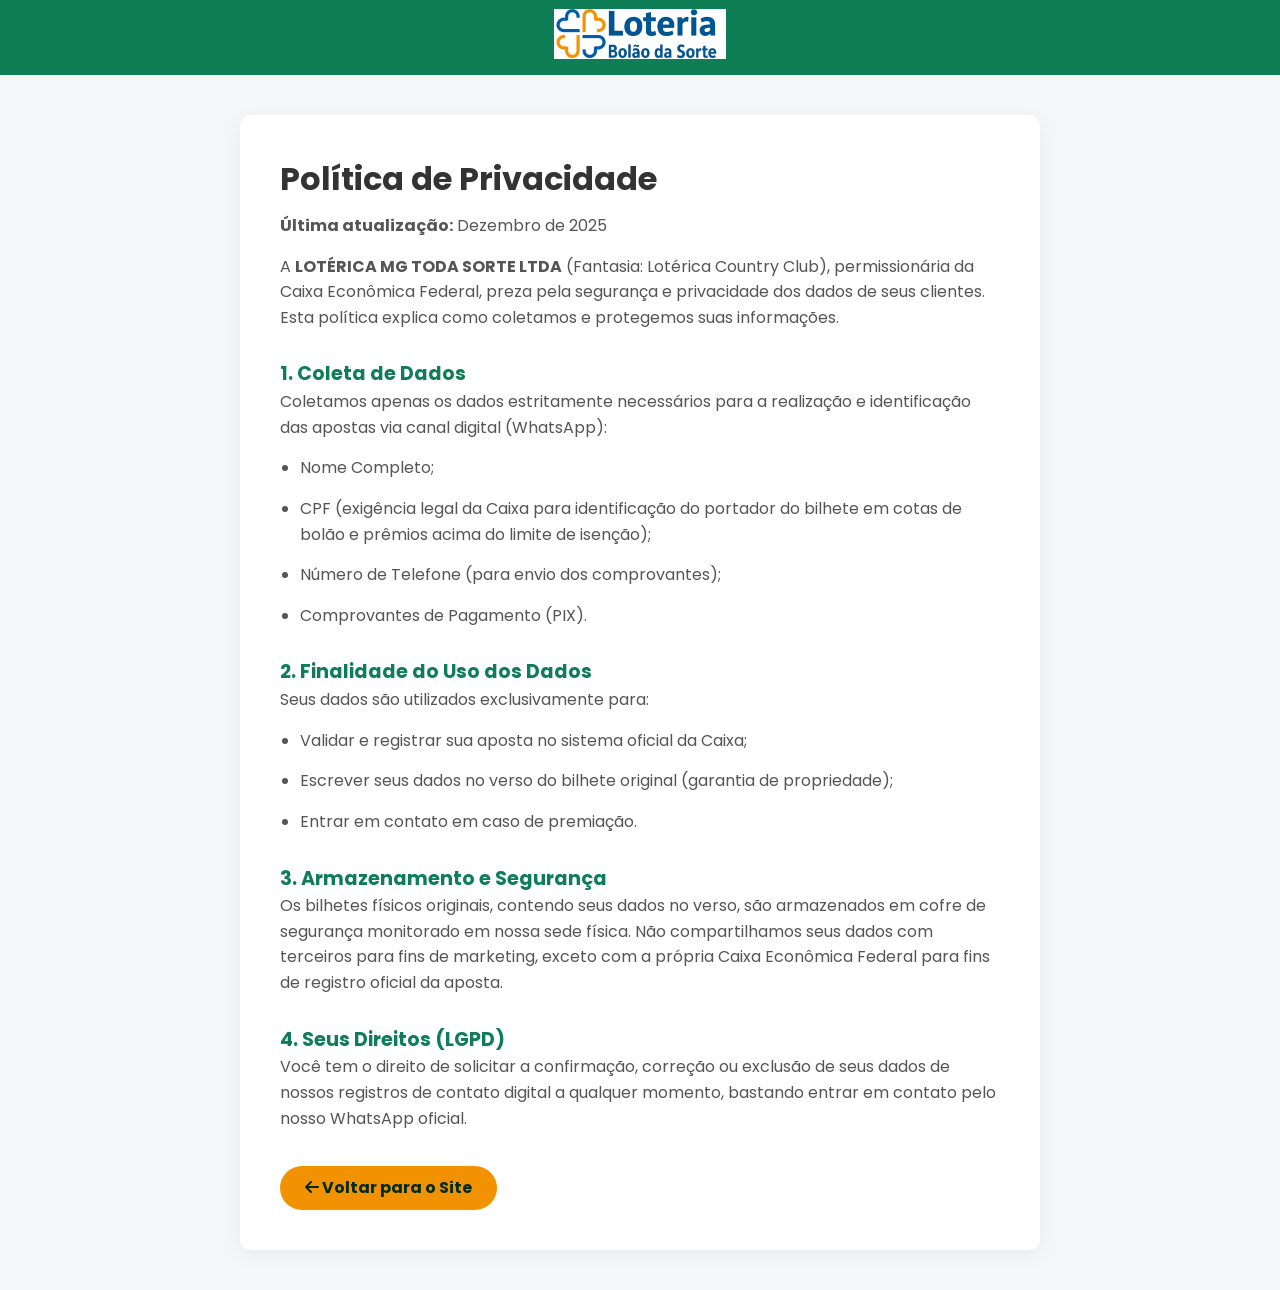
==== commit e902ead2: "Correção de bloqueio de phishing do Google Ads Alterações implementadas para evitar detecção como ph" ====
--- a/politica.html
+++ b/politica.html
@@ -11,14 +11,14 @@
     <style>
         /* Ajuste simples para página de texto */
         body { background: #f4f6f8; padding-top: 0; }
-        .legal-header { background: #005CA9; padding: 20px 0; text-align: center; color: white; }
+        .legal-header { background: #0d7e56; padding: 20px 0; text-align: center; color: white; }
         .legal-content { max-width: 800px; margin: 40px auto; background: white; padding: 40px; border-radius: 10px; box-shadow: 0 5px 20px rgba(0,0,0,0.05); }
         h1 { margin-bottom: 10px; }
-        h2 { color: #005CA9; margin-top: 30px; font-size: 1.2rem; }
+        h2 { color: #0d7e56; margin-top: 30px; font-size: 1.2rem; }
         p, li { color: #555; line-height: 1.6; margin-bottom: 15px; }
         ul { margin-left: 20px; list-style-type: disc; }
         .btn-back { display: inline-block; margin-top: 20px; padding: 10px 25px; background: #F39200; color: #002b18; border-radius: 50px; font-weight: bold; text-decoration: none; }
-        .btn-back:hover { background: #005CA9; color: white; }
+        .btn-back:hover { background: #0d7e56; color: white; }
     </style>
 </head>
 <body>
--- a/css/style.css
+++ b/css/style.css
@@ -1,15 +1,15 @@
 
 /* --- 1. RESET E VARIÁVEIS --- */
 :root {
-    /* ÚNICA MUDANÇA: Azul alterado para evitar detecção de 'clone' visual */
-    --primary: #004685;       
-    --primary-dark: #002b18; 
-    --gold: #F39200;         
+    /* CORES ATUALIZADAS: Identidade própria da Lotérica Country Club */
+    --primary: #0d7e56;       /* Verde próprio - diferente da Caixa */
+    --primary-dark: #065a3c;  /* Verde escuro */
+    --gold: #F39200;
     --gold-grad: linear-gradient(135deg, #F39200 0%, #ffc107 100%);
     --white: #ffffff;
     --gray-light: #f4f6f8;
     --text: #333;
-    --whatsapp: #25D366; 
+    --whatsapp: #25D366;
     --shadow-soft: 0 10px 30px rgba(0,0,0,0.05);
     --shadow-hover: 0 20px 40px rgba(0,0,0,0.15);
 }
@@ -135,13 +135,13 @@
 
 /* --- HERO SECTION --- */
 .hero {
-    background-color: var(--primary-dark); 
-    background-image: linear-gradient(135deg, rgba(0, 0, 0, 0.3) 0%, rgba(0, 0, 0, 0.3) 100%), url('../img/bannercaixa.jpg');
-    background-size: cover; 
-    background-position: top; 
-    min-height: 800px; 
-    display: flex; 
-    align-items: center; 
+    background: linear-gradient(135deg, #0d7e56 0%, #065a3c 50%, #044029 100%);
+    /* Removido bannercaixa.jpg - usando gradient moderno com identidade própria */
+    background-size: cover;
+    background-position: center;
+    min-height: 800px;
+    display: flex;
+    align-items: center;
     justify-content: center;
     color: white;
     position: relative;
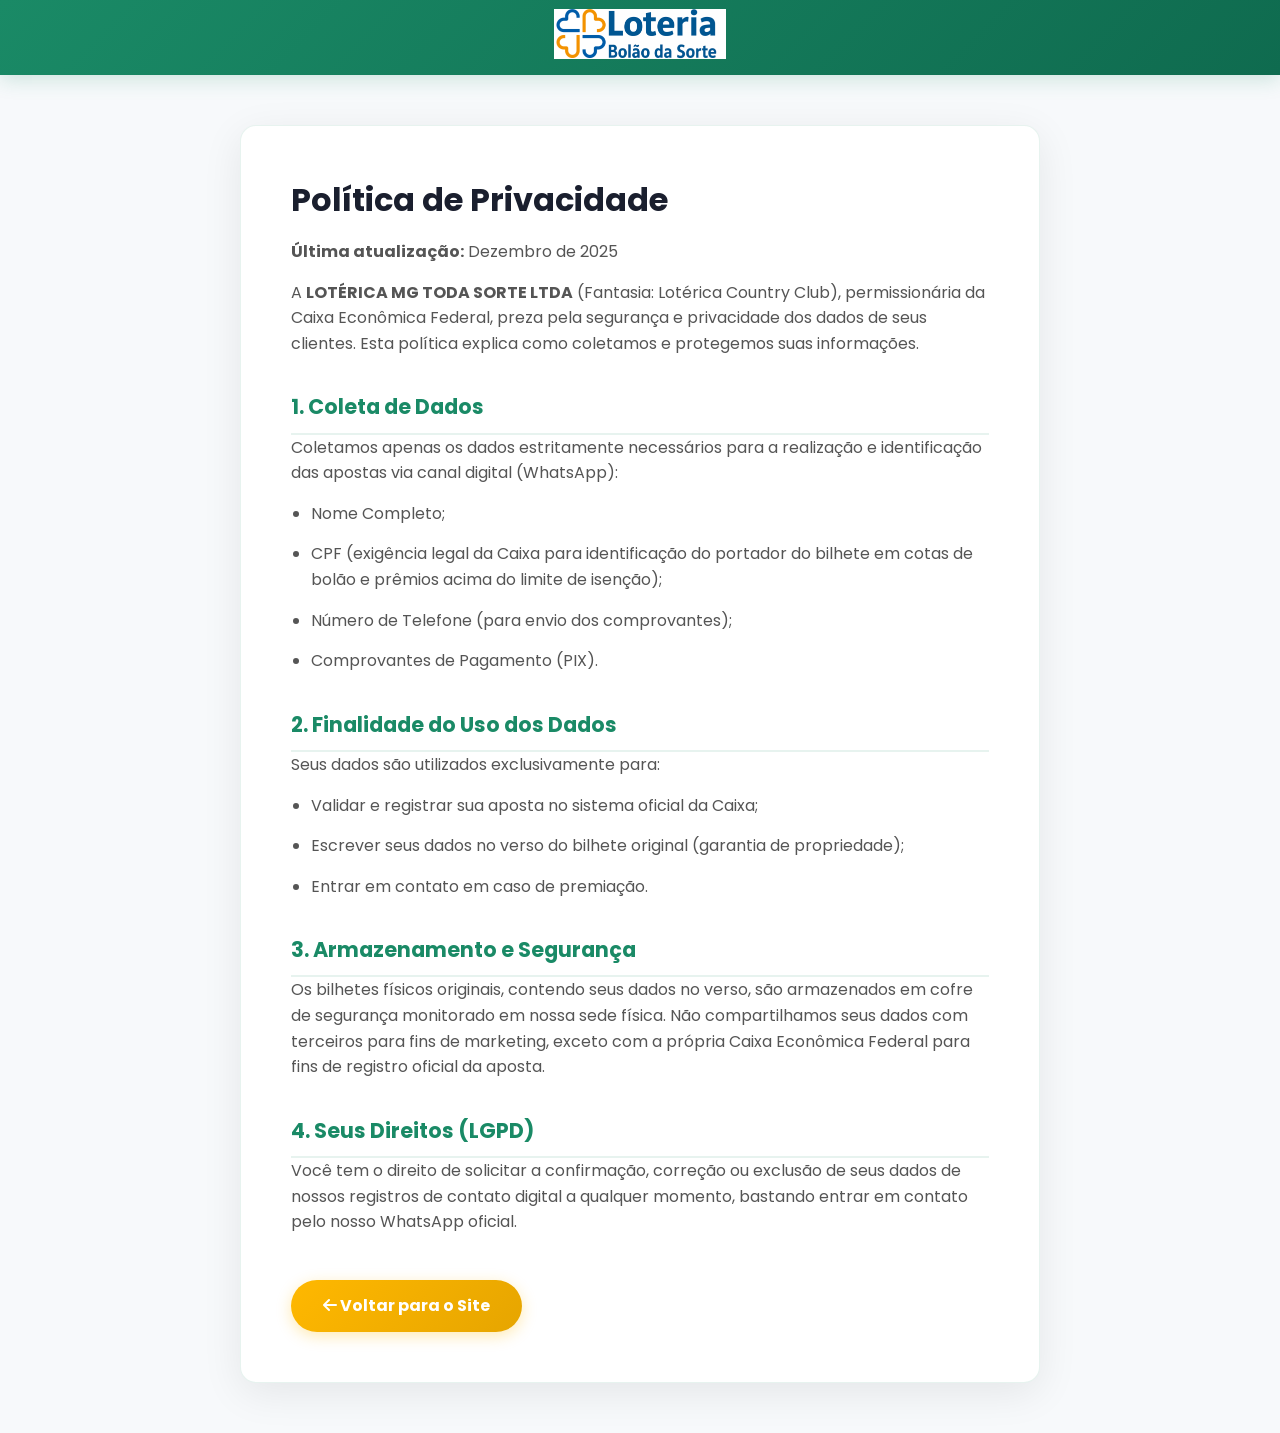
==== commit eed701a7: "Melhorias de design premium - versão sofisticada e profissional Transformação completa do visual par" ====
--- a/politica.html
+++ b/politica.html
@@ -10,15 +10,51 @@
 
     <style>
         /* Ajuste simples para página de texto */
-        body { background: #f4f6f8; padding-top: 0; }
-        .legal-header { background: #0d7e56; padding: 20px 0; text-align: center; color: white; }
-        .legal-content { max-width: 800px; margin: 40px auto; background: white; padding: 40px; border-radius: 10px; box-shadow: 0 5px 20px rgba(0,0,0,0.05); }
-        h1 { margin-bottom: 10px; }
-        h2 { color: #0d7e56; margin-top: 30px; font-size: 1.2rem; }
+        body { background: #f7f9fb; padding-top: 0; }
+        .legal-header {
+            background: linear-gradient(135deg, #1a8a66 0%, #0f6b4f 100%);
+            padding: 25px 0;
+            text-align: center;
+            color: white;
+            box-shadow: 0 4px 20px rgba(26, 138, 102, 0.2);
+        }
+        .legal-content {
+            max-width: 800px;
+            margin: 50px auto;
+            background: white;
+            padding: 50px;
+            border-radius: 16px;
+            box-shadow: 0 10px 40px rgba(0,0,0,0.08);
+            border: 1px solid rgba(26, 138, 102, 0.1);
+        }
+        h1 { margin-bottom: 15px; font-size: 2rem; color: #1a1f2e; }
+        h2 {
+            color: #1a8a66;
+            margin-top: 35px;
+            font-size: 1.3rem;
+            font-weight: 700;
+            padding-bottom: 10px;
+            border-bottom: 2px solid rgba(26, 138, 102, 0.1);
+        }
         p, li { color: #555; line-height: 1.6; margin-bottom: 15px; }
         ul { margin-left: 20px; list-style-type: disc; }
-        .btn-back { display: inline-block; margin-top: 20px; padding: 10px 25px; background: #F39200; color: #002b18; border-radius: 50px; font-weight: bold; text-decoration: none; }
-        .btn-back:hover { background: #0d7e56; color: white; }
+        .btn-back {
+            display: inline-block;
+            margin-top: 30px;
+            padding: 14px 32px;
+            background: linear-gradient(135deg, #FFB800 0%, #E6A500 100%);
+            color: white;
+            border-radius: 50px;
+            font-weight: 700;
+            text-decoration: none;
+            box-shadow: 0 4px 15px rgba(255, 184, 0, 0.3);
+            transition: all 0.3s ease;
+        }
+        .btn-back:hover {
+            background: linear-gradient(135deg, #1a8a66 0%, #0f6b4f 100%);
+            transform: translateY(-2px);
+            box-shadow: 0 6px 20px rgba(26, 138, 102, 0.4);
+        }
     </style>
 </head>
 <body>
--- a/css/style.css
+++ b/css/style.css
@@ -1,17 +1,20 @@
 
 /* --- 1. RESET E VARIÁVEIS --- */
 :root {
-    /* CORES ATUALIZADAS: Identidade própria da Lotérica Country Club */
-    --primary: #0d7e56;       /* Verde próprio - diferente da Caixa */
-    --primary-dark: #065a3c;  /* Verde escuro */
-    --gold: #F39200;
-    --gold-grad: linear-gradient(135deg, #F39200 0%, #ffc107 100%);
+    /* CORES PREMIUM: Identidade sofisticada da Lotérica Country Club */
+    --primary: #1a8a66;       /* Verde esmeralda premium */
+    --primary-dark: #0f6b4f;  /* Verde profundo */
+    --primary-light: #2ea67e; /* Verde claro para destaques */
+    --gold: #FFB800;          /* Dourado mais vibrante */
+    --gold-dark: #E6A500;     /* Dourado escuro */
+    --gold-grad: linear-gradient(135deg, #FFB800 0%, #FFC933 100%);
     --white: #ffffff;
-    --gray-light: #f4f6f8;
-    --text: #333;
+    --gray-light: #f7f9fb;
+    --text: #2d3748;
     --whatsapp: #25D366;
-    --shadow-soft: 0 10px 30px rgba(0,0,0,0.05);
-    --shadow-hover: 0 20px 40px rgba(0,0,0,0.15);
+    --shadow-soft: 0 10px 30px rgba(0,0,0,0.08);
+    --shadow-hover: 0 20px 40px rgba(0,0,0,0.18);
+    --shadow-premium: 0 25px 50px -12px rgba(26, 138, 102, 0.25);
 }
 
 * { margin: 0; padding: 0; box-sizing: border-box; font-family: 'Poppins', sans-serif; -webkit-tap-highlight-color: transparent; }
@@ -37,28 +40,127 @@
 @keyframes zoomIn { from { opacity: 0; transform: scale(0.5); } to { opacity: 1; transform: scale(1); } }
 @keyframes pulse-green { 0% { box-shadow: 0 0 0 0 rgba(37, 211, 102, 0.7); } 70% { box-shadow: 0 0 0 15px rgba(37, 211, 102, 0); } 100% { box-shadow: 0 0 0 0 rgba(37, 211, 102, 0); } }
 
+/* --- BARRA LEGAL TOPO --- */
+.top-legal-notice {
+    background: linear-gradient(135deg, #f8fafb 0%, #ffffff 100%);
+    border-bottom: 1px solid rgba(26, 138, 102, 0.1);
+    position: relative;
+    z-index: 2001;
+    box-shadow: 0 2px 10px rgba(0,0,0,0.03);
+}
+
+.notice-content {
+    display: flex;
+    align-items: center;
+    justify-content: center;
+    flex-wrap: wrap;
+    gap: 8px;
+    padding: 10px 20px;
+    font-size: 0.75rem;
+    color: #5a6c7d;
+    font-weight: 500;
+}
+
+.notice-label {
+    color: var(--primary);
+    font-weight: 700;
+    letter-spacing: 0.5px;
+}
+
+.notice-separator {
+    color: #cbd5e0;
+    font-weight: 300;
+}
+
+.notice-cnpj, .notice-code {
+    color: #5a6c7d;
+}
+
+.notice-important {
+    color: #e67e22;
+    font-weight: 600;
+    background: rgba(230, 126, 34, 0.08);
+    padding: 4px 12px;
+    border-radius: 12px;
+    border: 1px solid rgba(230, 126, 34, 0.2);
+}
+
+.desktop-only-inline {
+    display: inline;
+}
+
+@media (max-width: 768px) {
+    .notice-content {
+        font-size: 0.7rem;
+        padding: 8px 15px;
+        gap: 6px;
+    }
+    .desktop-only-inline {
+        display: none;
+    }
+}
+
 /* --- POP-UP IDADE --- */
 .age-popup-overlay {
-    position: fixed; top: 0; left: 0; width: 100%; height: 100%; 
-    background-color: rgba(0, 0, 0, 0); 
+    position: fixed; top: 0; left: 0; width: 100%; height: 100%;
+    background-color: rgba(0, 0, 0, 0);
     display: flex; justify-content: center; align-items: center;
     z-index: 9999; opacity: 0; visibility: hidden; transition: 0.3s ease;
-    backdrop-filter: blur(5px);
-}
-.age-popup-overlay.active { opacity: 1; visibility: visible; background-color: rgba(0, 0, 0, 0.6); }
-
-.age-popup-content { 
-    background: var(--primary); padding: 40px; border-radius: 15px; text-align: center; 
-    max-width: 90%; width: 400px; color: white; box-shadow: 0 20px 50px rgba(0,0,0,0.5); 
-    transform: scale(0.8); transition: transform 0.3s cubic-bezier(0.175, 0.885, 0.32, 1.275);
+    backdrop-filter: blur(8px);
+}
+.age-popup-overlay.active { opacity: 1; visibility: visible; background-color: rgba(0, 0, 0, 0.7); }
+
+.age-popup-content {
+    background: linear-gradient(135deg, var(--primary) 0%, var(--primary-dark) 100%);
+    padding: 50px 40px;
+    border-radius: 24px;
+    text-align: center;
+    max-width: 90%;
+    width: 420px;
+    color: white;
+    box-shadow: 0 25px 60px rgba(0,0,0,0.4);
+    border: 1px solid rgba(255,255,255,0.1);
+    transform: scale(0.8);
+    transition: transform 0.4s cubic-bezier(0.175, 0.885, 0.32, 1.275);
 }
 .age-popup-overlay.active .age-popup-content { transform: scale(1); }
+.age-popup-content h2 {
+    font-size: 1.8rem;
+    margin-bottom: 30px;
+    font-weight: 700;
+    text-shadow: 0 2px 10px rgba(0,0,0,0.2);
+}
 .age-popup-buttons { display: flex; gap: 15px; justify-content: center; margin-top: 20px; }
-.btn-age { padding: 10px 35px; border-radius: 5px; font-weight: bold; border: 2px solid var(--gold); transition: 0.3s; }
-.btn-no { background: transparent; color: var(--gold); }
-.btn-no:hover { background: rgba(255,255,255,0.1); transform: scale(1.05); }
-.btn-yes { background: var(--gold); color: var(--primary); }
-.btn-yes:hover { background: white; border-color: white; color: var(--primary); transform: scale(1.05); }
+.btn-age {
+    padding: 14px 40px;
+    border-radius: 50px;
+    font-weight: 700;
+    font-size: 1rem;
+    border: 2px solid var(--gold);
+    transition: all 0.3s ease;
+    cursor: pointer;
+}
+.btn-no {
+    background: transparent;
+    color: var(--gold);
+}
+.btn-no:hover {
+    background: rgba(255,255,255,0.15);
+    transform: translateY(-2px);
+    box-shadow: 0 5px 15px rgba(0,0,0,0.2);
+}
+.btn-yes {
+    background: var(--gold);
+    color: var(--primary-dark);
+    box-shadow: 0 4px 15px rgba(255, 184, 0, 0.3);
+}
+.btn-yes:hover {
+    background: var(--white);
+    border-color: var(--white);
+    color: var(--primary);
+    transform: translateY(-2px);
+    box-shadow: 0 8px 25px rgba(255,255,255,0.3);
+}
 
 
 /* --- HEADER --- */
@@ -135,8 +237,11 @@
 
 /* --- HERO SECTION --- */
 .hero {
-    background: linear-gradient(135deg, #0d7e56 0%, #065a3c 50%, #044029 100%);
-    /* Removido bannercaixa.jpg - usando gradient moderno com identidade própria */
+    background:
+        linear-gradient(135deg, rgba(26, 138, 102, 0.95) 0%, rgba(15, 107, 79, 0.98) 100%),
+        radial-gradient(circle at 20% 50%, rgba(255, 184, 0, 0.1) 0%, transparent 50%),
+        radial-gradient(circle at 80% 80%, rgba(46, 166, 126, 0.2) 0%, transparent 50%),
+        linear-gradient(to bottom, #0f6b4f 0%, #0a5038 100%);
     background-size: cover;
     background-position: center;
     min-height: 800px;
@@ -148,6 +253,40 @@
     overflow: hidden;
 }
 
+/* Pattern de fundo sofisticado */
+.hero::before {
+    content: '';
+    position: absolute;
+    top: 0;
+    left: 0;
+    right: 0;
+    bottom: 0;
+    background-image:
+        repeating-linear-gradient(45deg, transparent, transparent 35px, rgba(255,255,255,.02) 35px, rgba(255,255,255,.02) 70px);
+    pointer-events: none;
+    z-index: 1;
+}
+
+/* Orbes de luz decorativos */
+.hero::after {
+    content: '';
+    position: absolute;
+    width: 600px;
+    height: 600px;
+    background: radial-gradient(circle, rgba(255, 184, 0, 0.15) 0%, transparent 70%);
+    border-radius: 50%;
+    top: -200px;
+    right: -200px;
+    pointer-events: none;
+    z-index: 1;
+    animation: pulse-glow 8s ease-in-out infinite;
+}
+
+@keyframes pulse-glow {
+    0%, 100% { opacity: 0.5; transform: scale(1); }
+    50% { opacity: 0.8; transform: scale(1.1); }
+}
+
 .hero-container {
     width: 100%; 
     max-width: 1300px; 
@@ -161,15 +300,18 @@
 
 /* --- CARD DE VIDRO CENTRAL --- */
 .hero-glass-card {
-    background: rgba(255, 255, 255, 0.1);
-    backdrop-filter: blur(12px);         
-    -webkit-backdrop-filter: blur(12px);
-    border: 1px solid rgba(255, 255, 255, 0.2);
-    border-radius: 24px;
-    padding: 30px 20px;
+    background: rgba(255, 255, 255, 0.12);
+    backdrop-filter: blur(20px) saturate(180%);
+    -webkit-backdrop-filter: blur(20px) saturate(180%);
+    border: 1px solid rgba(255, 255, 255, 0.25);
+    border-radius: 32px;
+    padding: 40px 30px;
     text-align: center;
-    box-shadow: 0 20px 50px rgba(0, 0, 0, 0.4);
-    max-width: 500px;
+    box-shadow:
+        0 8px 32px rgba(0, 0, 0, 0.3),
+        0 2px 8px rgba(0, 0, 0, 0.2),
+        inset 0 1px 0 rgba(255, 255, 255, 0.2);
+    max-width: 520px;
     width: 100%;
     margin: 0 auto;
     position: relative;
@@ -177,14 +319,50 @@
     flex-direction: column;
     align-items: center;
     animation: fadeInUp 0.8s ease-out;
+    transition: all 0.4s ease;
+}
+
+.hero-glass-card:hover {
+    transform: translateY(-5px);
+    box-shadow:
+        0 12px 40px rgba(0, 0, 0, 0.4),
+        0 4px 12px rgba(0, 0, 0, 0.25),
+        inset 0 1px 0 rgba(255, 255, 255, 0.3);
 }
 
 .glass-badge {
-    background: var(--gold); color: var(--primary-dark);
-    padding: 6px 20px; border-radius: 50px;
-    font-weight: 800; font-size: 0.85rem; text-transform: uppercase;
-    box-shadow: 0 0 15px rgba(243, 146, 0, 0.5); margin-bottom: 15px;
+    background: linear-gradient(135deg, var(--gold) 0%, var(--gold-dark) 100%);
+    color: white;
+    padding: 8px 24px;
+    border-radius: 50px;
+    font-weight: 800;
+    font-size: 0.85rem;
+    text-transform: uppercase;
+    letter-spacing: 1px;
+    box-shadow:
+        0 4px 20px rgba(255, 184, 0, 0.4),
+        0 2px 8px rgba(0, 0, 0, 0.2);
+    margin-bottom: 20px;
     display: inline-block;
+    border: 1px solid rgba(255, 255, 255, 0.3);
+    position: relative;
+    overflow: hidden;
+}
+
+.glass-badge::before {
+    content: '';
+    position: absolute;
+    top: 0;
+    left: -100%;
+    width: 100%;
+    height: 100%;
+    background: linear-gradient(90deg, transparent, rgba(255,255,255,0.3), transparent);
+    animation: shine 3s infinite;
+}
+
+@keyframes shine {
+    0% { left: -100%; }
+    50%, 100% { left: 100%; }
 }
 
 .glass-title {
@@ -229,17 +407,63 @@
 }
 
 .btn-glass-action {
-    background: linear-gradient(90deg, #F39200 0%, #ffc107 100%);
-    color: #002b18; padding: 15px 30px; border-radius: 50px;
-    font-weight: 800; width: 100%; text-transform: uppercase;
-    box-shadow: 0 5px 20px rgba(243, 146, 0, 0.4);
-    transition: 0.3s; text-decoration: none;
-    display: flex; justify-content: center; align-items: center; gap: 10px;
-}
+    background: linear-gradient(135deg, var(--gold) 0%, var(--gold-dark) 100%);
+    color: white;
+    padding: 18px 36px;
+    border-radius: 50px;
+    font-weight: 800;
+    font-size: 0.95rem;
+    width: 100%;
+    text-transform: uppercase;
+    letter-spacing: 0.5px;
+    box-shadow:
+        0 6px 24px rgba(255, 184, 0, 0.4),
+        0 2px 8px rgba(0, 0, 0, 0.2);
+    transition: all 0.3s ease;
+    text-decoration: none;
+    display: flex;
+    justify-content: center;
+    align-items: center;
+    gap: 10px;
+    border: 2px solid rgba(255, 255, 255, 0.2);
+    position: relative;
+    overflow: hidden;
+}
+
+.btn-glass-action::before {
+    content: '';
+    position: absolute;
+    top: 50%;
+    left: 50%;
+    width: 0;
+    height: 0;
+    border-radius: 50%;
+    background: rgba(255, 255, 255, 0.3);
+    transform: translate(-50%, -50%);
+    transition: width 0.6s, height 0.6s;
+}
+
+.btn-glass-action:hover::before {
+    width: 300px;
+    height: 300px;
+}
+
 .btn-glass-action:hover {
     transform: translateY(-3px);
-    box-shadow: 0 10px 30px rgba(243, 146, 0, 0.6);
-    background: white; color: #F39200;
+    box-shadow:
+        0 12px 32px rgba(255, 184, 0, 0.5),
+        0 4px 12px rgba(0, 0, 0, 0.3);
+    border-color: rgba(255, 255, 255, 0.4);
+}
+
+.btn-glass-action i {
+    position: relative;
+    z-index: 1;
+    transition: transform 0.3s ease;
+}
+
+.btn-glass-action:hover i {
+    transform: translateX(5px);
 }
 
 .glass-security {
@@ -325,19 +549,44 @@
 .mega-grid { display: grid; grid-template-columns: repeat(auto-fit, minmax(290px, 1fr)); gap: 2rem; }
 
 .mega-card {
-    background: linear-gradient(180deg, #065e31 0%, #002b18 100%);
-    border: 1px solid #FFD700; 
-    border-radius: 20px;
+    background: linear-gradient(180deg, var(--primary) 0%, var(--primary-dark) 100%);
+    border: 1px solid rgba(255, 184, 0, 0.3);
+    border-radius: 24px;
     overflow: hidden;
-    box-shadow: 0 15px 35px rgba(0, 0, 0, 0.4);
-    transition: all 0.4s ease;
-    display: flex; flex-direction: column; justify-content: space-between;
+    box-shadow:
+        0 10px 30px rgba(0, 0, 0, 0.3),
+        0 4px 12px rgba(0, 0, 0, 0.2);
+    transition: all 0.4s cubic-bezier(0.175, 0.885, 0.32, 1.275);
+    display: flex;
+    flex-direction: column;
+    justify-content: space-between;
     position: relative;
 }
 
+.mega-card::before {
+    content: '';
+    position: absolute;
+    top: 0;
+    left: 0;
+    right: 0;
+    bottom: 0;
+    background: linear-gradient(135deg, rgba(255, 184, 0, 0.05) 0%, transparent 50%);
+    opacity: 0;
+    transition: opacity 0.4s ease;
+    pointer-events: none;
+}
+
 .mega-card:hover {
-    transform: translateY(-10px);
-    box-shadow: 0 0 20px rgba(255, 215, 0, 0.4); 
+    transform: translateY(-12px) scale(1.02);
+    box-shadow:
+        0 20px 40px rgba(26, 138, 102, 0.3),
+        0 8px 16px rgba(0, 0, 0, 0.25),
+        0 0 0 1px rgba(255, 184, 0, 0.5);
+    border-color: rgba(255, 184, 0, 0.6);
+}
+
+.mega-card:hover::before {
+    opacity: 1;
 }
 
 .mega-header {
@@ -742,32 +991,139 @@
     margin: 0 !important; 
     box-shadow: 0 10px 20px rgba(0,0,0,0.15); 
 }
-/* --- AJUSTE RODAPÉ (ANTI-BLOQUEIO) --- */
+/* --- AJUSTE RODAPÉ PREMIUM --- */
 #legal-footer {
-    background: #1a1a1a;
-    color: #999;
-    padding: 40px 0 20px;
+    background: linear-gradient(180deg, #1a1f2e 0%, #14181f 100%);
+    color: #8892a6;
+    padding: 50px 0 25px;
+    font-size: 0.85rem;
+    text-align: center;
+    border-top: 3px solid var(--primary);
+    position: relative;
+}
+
+#legal-footer::before {
+    content: '';
+    position: absolute;
+    top: 0;
+    left: 0;
+    right: 0;
+    height: 1px;
+    background: linear-gradient(90deg, transparent, rgba(255, 184, 0, 0.3), transparent);
+}
+
+.disclaimer-premium {
+    background: linear-gradient(135deg, rgba(26, 138, 102, 0.08) 0%, rgba(15, 107, 79, 0.05) 100%);
+    border: 1px solid rgba(26, 138, 102, 0.2);
+    border-radius: 16px;
+    padding: 30px;
+    margin-bottom: 35px;
+    display: flex;
+    gap: 20px;
+    align-items: flex-start;
+    text-align: left;
+    box-shadow: 0 4px 20px rgba(0, 0, 0, 0.3);
+}
+
+.disclaimer-icon {
+    font-size: 2rem;
+    flex-shrink: 0;
+    filter: drop-shadow(0 2px 8px rgba(255, 184, 0, 0.3));
+}
+
+.disclaimer-content-box {
+    flex: 1;
+}
+
+.disclaimer-title {
+    font-size: 0.95rem;
+    font-weight: 800;
+    color: var(--gold);
+    text-transform: uppercase;
+    letter-spacing: 1px;
+    margin-bottom: 12px;
+}
+
+.disclaimer-main {
+    font-size: 0.95rem;
+    color: #e2e8f0;
+    margin-bottom: 15px;
+    line-height: 1.6;
+}
+
+.disclaimer-main strong {
+    color: white;
+    font-weight: 700;
+}
+
+.disclaimer-link {
+    color: var(--gold);
+    font-weight: 600;
+}
+
+.disclaimer-secondary {
+    font-size: 0.85rem;
+    color: #a0aec0;
+    line-height: 1.6;
+}
+
+.disclaimer-secondary strong {
+    color: #cbd5e0;
+}
+
+.footer-info {
+    padding-top: 20px;
+}
+
+.footer-info p {
+    margin-bottom: 12px;
+    color: #8892a6;
+}
+
+.footer-links-legais {
+    margin: 18px 0;
+}
+
+.footer-links-legais a {
+    color: var(--primary-light);
+    text-decoration: none;
+    margin: 0 12px;
+    transition: all 0.3s ease;
+    font-weight: 500;
+}
+
+.footer-links-legais a:hover {
+    color: var(--gold);
+    text-decoration: none;
+}
+
+.copy {
     font-size: 0.8rem;
-    text-align: center;
-    border-top: 4px solid var(--gold);
-}
-
-.disclaimer-box {
-    background: rgba(255, 255, 255, 0.05);
-    border: 1px solid #333;
-    padding: 15px;
-    margin-bottom: 20px;
-    border-radius: 8px;
-    text-align: left; /* Texto alinhado à esquerda para leitura fácil */
-}
-
-.disclaimer-box p { margin-bottom: 10px; color: #ccc; }
-.disclaimer-box strong { color: white; }
-
-.footer-info p { margin-bottom: 10px; }
-.footer-links-legais { margin: 15px 0; }
-.footer-links-legais a { color: var(--gold); text-decoration: none; margin: 0 10px; }
-.footer-links-legais a:hover { text-decoration: underline; }
+    color: #64748b;
+    padding-top: 15px;
+    border-top: 1px solid rgba(255, 255, 255, 0.05);
+    margin-top: 20px;
+}
+
+@media (max-width: 768px) {
+    .disclaimer-premium {
+        flex-direction: column;
+        padding: 25px 20px;
+        gap: 15px;
+    }
+
+    .disclaimer-icon {
+        font-size: 1.5rem;
+    }
+
+    .disclaimer-title {
+        font-size: 0.85rem;
+    }
+
+    .disclaimer-main {
+        font-size: 0.9rem;
+    }
+}
 /* Adicione estas duas regras no final do seu arquivo para os novos elementos legais */
 .top-legal-bar {
     background: #f8f9fa; color: #666; font-size: 0.7rem; text-align: center;
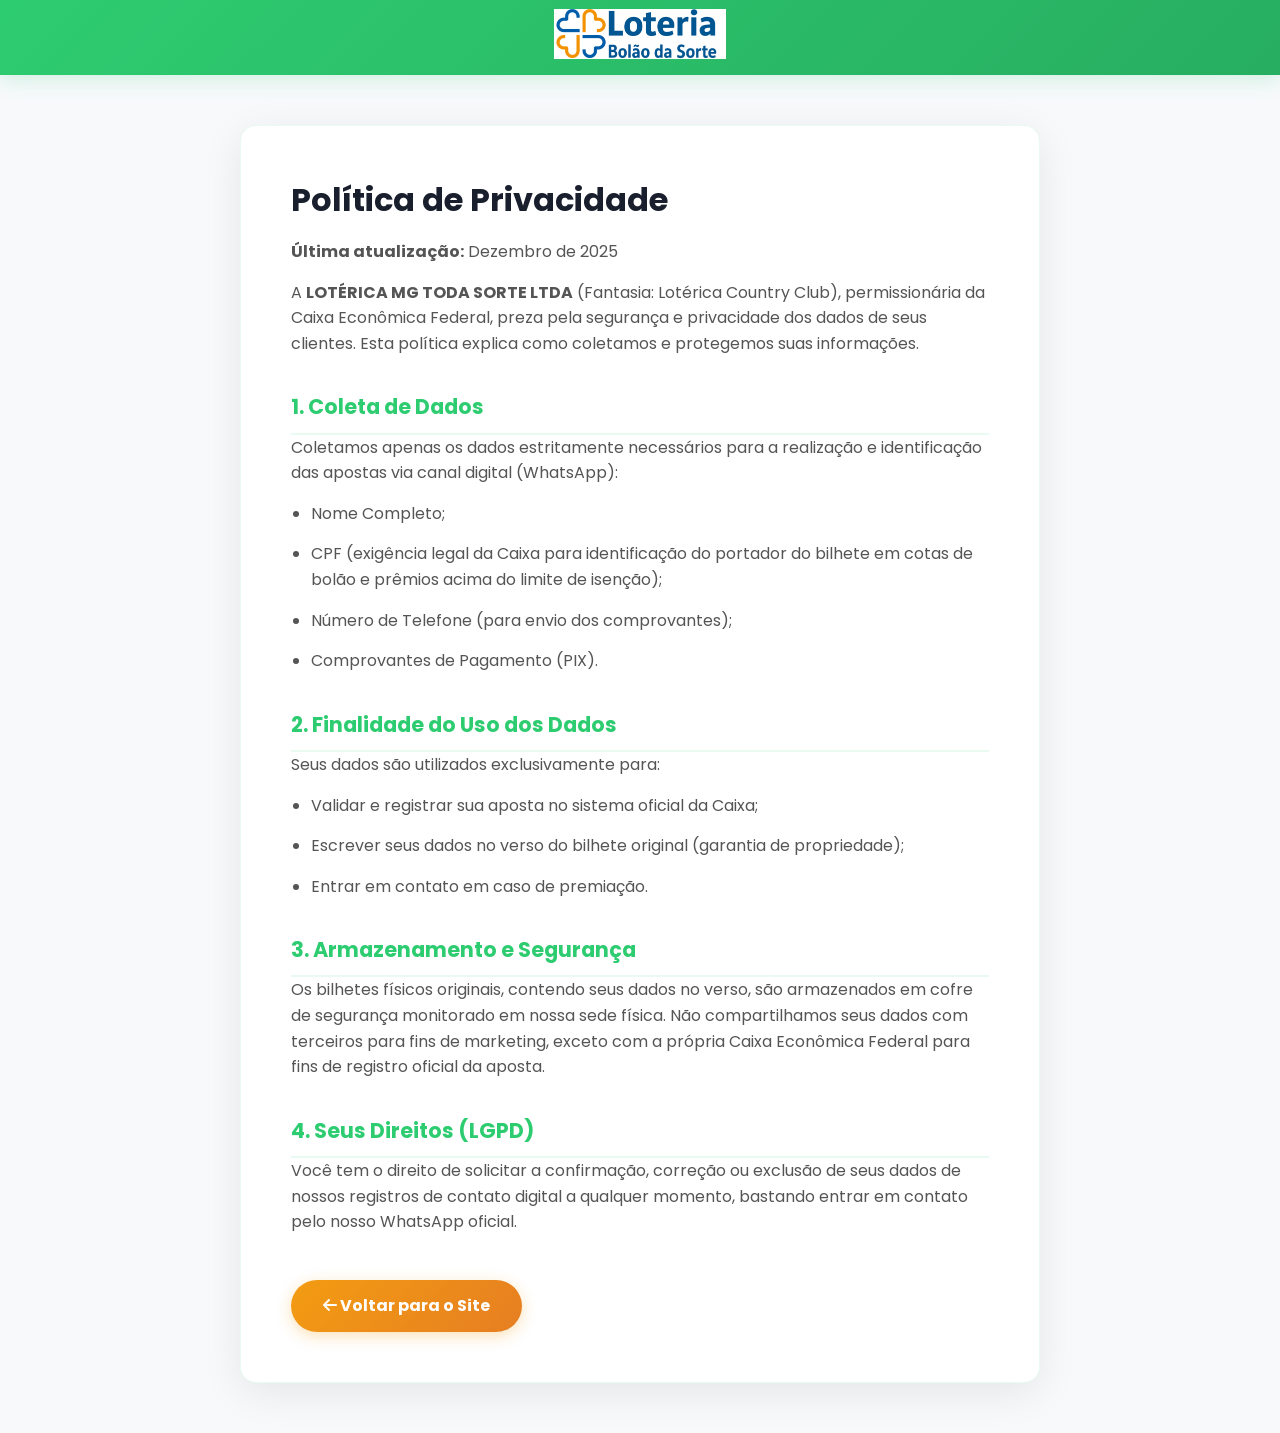
==== commit 7019e225: "Correção de inconsistências detectadas pelo Google Ads Problemas críticos resolvidos para aprovação " ====
--- a/politica.html
+++ b/politica.html
@@ -12,11 +12,11 @@
         /* Ajuste simples para página de texto */
         body { background: #f7f9fb; padding-top: 0; }
         .legal-header {
-            background: linear-gradient(135deg, #1a8a66 0%, #0f6b4f 100%);
+            background: linear-gradient(135deg, #2ecc71 0%, #27ae60 100%);
             padding: 25px 0;
             text-align: center;
             color: white;
-            box-shadow: 0 4px 20px rgba(26, 138, 102, 0.2);
+            box-shadow: 0 4px 20px rgba(46, 204, 113, 0.2);
         }
         .legal-content {
             max-width: 800px;
@@ -25,16 +25,16 @@
             padding: 50px;
             border-radius: 16px;
             box-shadow: 0 10px 40px rgba(0,0,0,0.08);
-            border: 1px solid rgba(26, 138, 102, 0.1);
+            border: 1px solid rgba(46, 204, 113, 0.1);
         }
         h1 { margin-bottom: 15px; font-size: 2rem; color: #1a1f2e; }
         h2 {
-            color: #1a8a66;
+            color: #2ecc71;
             margin-top: 35px;
             font-size: 1.3rem;
             font-weight: 700;
             padding-bottom: 10px;
-            border-bottom: 2px solid rgba(26, 138, 102, 0.1);
+            border-bottom: 2px solid rgba(46, 204, 113, 0.1);
         }
         p, li { color: #555; line-height: 1.6; margin-bottom: 15px; }
         ul { margin-left: 20px; list-style-type: disc; }
@@ -42,18 +42,18 @@
             display: inline-block;
             margin-top: 30px;
             padding: 14px 32px;
-            background: linear-gradient(135deg, #FFB800 0%, #E6A500 100%);
+            background: linear-gradient(135deg, #f39c12 0%, #e67e22 100%);
             color: white;
             border-radius: 50px;
             font-weight: 700;
             text-decoration: none;
-            box-shadow: 0 4px 15px rgba(255, 184, 0, 0.3);
+            box-shadow: 0 4px 15px rgba(243, 156, 18, 0.3);
             transition: all 0.3s ease;
         }
         .btn-back:hover {
-            background: linear-gradient(135deg, #1a8a66 0%, #0f6b4f 100%);
+            background: linear-gradient(135deg, #2ecc71 0%, #27ae60 100%);
             transform: translateY(-2px);
-            box-shadow: 0 6px 20px rgba(26, 138, 102, 0.4);
+            box-shadow: 0 6px 20px rgba(46, 204, 113, 0.4);
         }
     </style>
 </head>
--- a/css/style.css
+++ b/css/style.css
@@ -1,20 +1,23 @@
 
 /* --- 1. RESET E VARIÁVEIS --- */
 :root {
-    /* CORES PREMIUM: Identidade sofisticada da Lotérica Country Club */
-    --primary: #1a8a66;       /* Verde esmeralda premium */
-    --primary-dark: #0f6b4f;  /* Verde profundo */
-    --primary-light: #2ea67e; /* Verde claro para destaques */
-    --gold: #FFB800;          /* Dourado mais vibrante */
-    --gold-dark: #E6A500;     /* Dourado escuro */
-    --gold-grad: linear-gradient(135deg, #FFB800 0%, #FFC933 100%);
+    /* CORES PREMIUM SUAVES: Identidade sofisticada e moderna */
+    --primary: #2ecc71;       /* Verde esmeralda suave */
+    --primary-dark: #27ae60;  /* Verde médio */
+    --primary-light: #52d98a; /* Verde claro */
+    --gold: #f39c12;          /* Dourado elegante */
+    --gold-dark: #e67e22;     /* Laranja dourado */
+    --gold-light: #f8b739;    /* Dourado claro */
+    --gold-grad: linear-gradient(135deg, #f39c12 0%, #f8b739 100%);
     --white: #ffffff;
-    --gray-light: #f7f9fb;
-    --text: #2d3748;
+    --gray-light: #f8f9fa;
+    --gray-medium: #ecf0f1;
+    --text: #2c3e50;
+    --text-light: #5a6c7d;
     --whatsapp: #25D366;
-    --shadow-soft: 0 10px 30px rgba(0,0,0,0.08);
-    --shadow-hover: 0 20px 40px rgba(0,0,0,0.18);
-    --shadow-premium: 0 25px 50px -12px rgba(26, 138, 102, 0.25);
+    --shadow-soft: 0 10px 30px rgba(0,0,0,0.06);
+    --shadow-hover: 0 20px 40px rgba(0,0,0,0.12);
+    --shadow-premium: 0 25px 50px -12px rgba(46, 204, 113, 0.2);
 }
 
 * { margin: 0; padding: 0; box-sizing: border-box; font-family: 'Poppins', sans-serif; -webkit-tap-highlight-color: transparent; }
@@ -61,10 +64,14 @@
     font-weight: 500;
 }
 
-.notice-label {
-    color: var(--primary);
-    font-weight: 700;
+.notice-badge {
+    color: white;
+    background: linear-gradient(135deg, var(--primary) 0%, var(--primary-dark) 100%);
+    padding: 4px 12px;
+    border-radius: 12px;
+    font-weight: 800;
     letter-spacing: 0.5px;
+    box-shadow: 0 2px 8px rgba(46, 204, 113, 0.3);
 }
 
 .notice-separator {
@@ -235,15 +242,17 @@
 .mobile-link.highlight { background: var(--whatsapp); color: white; text-align: center; justify-content: center; display: flex; gap: 8px; }
 
 
-/* --- HERO SECTION --- */
+/* --- HERO SECTION - MESH GRADIENT MODERNO --- */
 .hero {
     background:
-        linear-gradient(135deg, rgba(26, 138, 102, 0.95) 0%, rgba(15, 107, 79, 0.98) 100%),
-        radial-gradient(circle at 20% 50%, rgba(255, 184, 0, 0.1) 0%, transparent 50%),
-        radial-gradient(circle at 80% 80%, rgba(46, 166, 126, 0.2) 0%, transparent 50%),
-        linear-gradient(to bottom, #0f6b4f 0%, #0a5038 100%);
-    background-size: cover;
-    background-position: center;
+        linear-gradient(135deg,
+            rgba(46, 204, 113, 0.92) 0%,
+            rgba(39, 174, 96, 0.95) 35%,
+            rgba(52, 152, 219, 0.90) 70%,
+            rgba(41, 128, 185, 0.93) 100%
+        );
+    background-size: 400% 400%;
+    animation: mesh-gradient 15s ease infinite;
     min-height: 800px;
     display: flex;
     align-items: center;
@@ -253,7 +262,13 @@
     overflow: hidden;
 }
 
-/* Pattern de fundo sofisticado */
+@keyframes mesh-gradient {
+    0% { background-position: 0% 50%; }
+    50% { background-position: 100% 50%; }
+    100% { background-position: 0% 50%; }
+}
+
+/* Textura de ruído sutil */
 .hero::before {
     content: '';
     position: absolute;
@@ -262,29 +277,43 @@
     right: 0;
     bottom: 0;
     background-image:
-        repeating-linear-gradient(45deg, transparent, transparent 35px, rgba(255,255,255,.02) 35px, rgba(255,255,255,.02) 70px);
+        url('data:image/svg+xml,<svg xmlns="http://www.w3.org/2000/svg" width="400" height="400"><filter id="n"><feTurbulence baseFrequency="0.9" numOctaves="3"/></filter><rect width="400" height="400" filter="url(%23n)" opacity="0.05"/></svg>');
+    opacity: 0.4;
     pointer-events: none;
     z-index: 1;
 }
 
-/* Orbes de luz decorativos */
+/* Bolhas de luz flutuantes */
 .hero::after {
     content: '';
     position: absolute;
-    width: 600px;
-    height: 600px;
-    background: radial-gradient(circle, rgba(255, 184, 0, 0.15) 0%, transparent 70%);
+    width: 800px;
+    height: 800px;
+    background:
+        radial-gradient(circle at 30% 40%, rgba(243, 156, 18, 0.12) 0%, transparent 50%),
+        radial-gradient(circle at 70% 60%, rgba(52, 152, 219, 0.10) 0%, transparent 50%),
+        radial-gradient(circle at 50% 80%, rgba(46, 204, 113, 0.08) 0%, transparent 50%);
     border-radius: 50%;
     top: -200px;
     right: -200px;
     pointer-events: none;
     z-index: 1;
-    animation: pulse-glow 8s ease-in-out infinite;
-}
-
-@keyframes pulse-glow {
-    0%, 100% { opacity: 0.5; transform: scale(1); }
-    50% { opacity: 0.8; transform: scale(1.1); }
+    animation: float-glow 20s ease-in-out infinite;
+}
+
+@keyframes float-glow {
+    0%, 100% {
+        opacity: 0.6;
+        transform: translate(0, 0) scale(1);
+    }
+    33% {
+        opacity: 0.8;
+        transform: translate(-50px, 50px) scale(1.1);
+    }
+    66% {
+        opacity: 0.7;
+        transform: translate(50px, -30px) scale(0.95);
+    }
 }
 
 .hero-container {
@@ -371,10 +400,11 @@
     text-shadow: 0 4px 10px rgba(0,0,0,0.5);
 }
 .glass-title .text-gold {
-    background: linear-gradient(to bottom, #FFD700, #F39200);
+    background: linear-gradient(135deg, var(--gold-light) 0%, var(--gold) 100%);
     -webkit-background-clip: text;
     background-clip: text;
     color: transparent;
+    text-shadow: none;
 }
 
 .label-premio {
@@ -590,7 +620,7 @@
 }
 
 .mega-header {
-    background: linear-gradient(135deg, #F39200 0%, #FFD700 100%);
+    background: linear-gradient(135deg, var(--gold) 0%, var(--gold-light) 100%);
     padding: 25px 20px;
     text-align: center;
     position: relative;
@@ -603,13 +633,13 @@
 .premio-label {
     display: block;
     font-size: 0.8rem; font-weight: 800; letter-spacing: 2px;
-    color: #002b18; margin-bottom: 5px; text-transform: uppercase;
+    color: #1a1f2e; margin-bottom: 5px; text-transform: uppercase;
     opacity: 0.8;
 }
 
 .premio-valor {
     display: block;
-    font-size: 2.4rem; font-weight: 900; color: #002b18; 
+    font-size: 2.4rem; font-weight: 900; color: #1a1f2e;
     line-height: 1; text-shadow: 0 1px 2px rgba(255,255,255,0.4);
 }
 
@@ -626,7 +656,7 @@
 }
 
 .cotas-info {
-    font-size: 0.85rem; color: #002b18; background: #FFD700;
+    font-size: 0.85rem; color: #1a1f2e; background: #f8b739;
     padding: 6px 15px; border-radius: 50px; display: inline-block;
     font-weight: 700; margin: 0 auto; box-shadow: 0 4px 10px rgba(0,0,0,0.2);
 }
@@ -645,7 +675,7 @@
 }
 .btn-qty {
     width: 38px; height: 38px; border-radius: 50%;
-    background: white; color: #002b18; font-weight: 800; font-size: 1.4rem;
+    background: white; color: #1a1f2e; font-weight: 800; font-size: 1.4rem;
     border: none; display: flex; align-items: center; justify-content: center;
     transition: all 0.2s; cursor: pointer;
 }
@@ -657,13 +687,13 @@
 }
 
 .total-display { font-size: 0.9rem; color: #ddd; margin-bottom: 5px; font-weight: 600; }
-.total-value { color: #FFD700; font-weight: 800; }
+.total-value { color: #f8b739; font-weight: 800; }
 
 .btn-mega {
     display: flex; justify-content: center; align-items: center; gap: 10px;
     width: 100%; padding: 16px;
     background: linear-gradient(90deg, #F39200 0%, #ffc107 100%);
-    color: #002b18; border-radius: 50px; font-weight: 800; text-transform: uppercase;
+    color: #1a1f2e; border-radius: 50px; font-weight: 800; text-transform: uppercase;
     margin-top: auto; transition: 0.3s; box-shadow: 0 4px 15px rgba(243, 146, 0, 0.4);
     animation: pulse-green 2s infinite; text-decoration: none;
 }
@@ -758,10 +788,19 @@
 }
 
 .step-icon {
-    width: 70px; height: 70px; background: var(--primary); color: white;
-    border-radius: 50%; display: flex; align-items: center; justify-content: center;
-    font-size: 1.8rem; margin-bottom: 20px; box-shadow: 0 8px 20px rgba(0, 92, 169, 0.3);
-    position: relative; z-index: 2;
+    width: 70px;
+    height: 70px;
+    background: linear-gradient(135deg, var(--primary) 0%, var(--primary-dark) 100%);
+    color: white;
+    border-radius: 50%;
+    display: flex;
+    align-items: center;
+    justify-content: center;
+    font-size: 1.8rem;
+    margin-bottom: 20px;
+    box-shadow: 0 8px 20px rgba(46, 204, 113, 0.25);
+    position: relative;
+    z-index: 2;
 }
 
 .step-card h3 { font-size: 1.1rem; color: var(--primary-dark); font-weight: 800; margin-bottom: 10px; text-transform: uppercase; }
@@ -808,12 +847,78 @@
 .experience-badge .years { display: block; font-size: 2rem; font-weight: 900; line-height: 1; }
 .experience-badge .text { font-size: 0.8rem; font-weight: 600; text-transform: uppercase; }
 
-/* --- OUTRAS SEÇÕES E UTILITÁRIOS --- */
-.mega-boloes-section, .daily-games, .how-it-works, .reviews-section, .about-section, .location-section { padding: 4rem 0; }
+/* --- BACKGROUNDS DAS SEÇÕES --- */
+.mega-boloes-section {
+    padding: 5rem 0;
+    background:
+        linear-gradient(180deg, #ffffff 0%, #f8f9fa 100%);
+    position: relative;
+}
+
+.daily-games {
+    padding: 5rem 0;
+    background:
+        linear-gradient(135deg, rgba(236, 240, 241, 0.4) 0%, rgba(248, 249, 250, 0.6) 100%),
+        repeating-linear-gradient(45deg, transparent, transparent 60px, rgba(46, 204, 113, 0.02) 60px, rgba(46, 204, 113, 0.02) 120px);
+    position: relative;
+}
+
+.how-it-works {
+    padding: 5rem 0;
+    background:
+        linear-gradient(135deg, #ffffff 0%, rgba(46, 204, 113, 0.03) 50%, #ffffff 100%);
+    position: relative;
+}
+
+.reviews-section {
+    padding: 4rem 0;
+    background: white;
+    border-top: 1px solid #ecf0f1;
+}
+
+.about-section {
+    padding: 5rem 0;
+    background:
+        linear-gradient(135deg, #f8f9fa 0%, #ffffff 100%);
+    position: relative;
+}
+
+.location-section {
+    padding: 4rem 0;
+    background: var(--gray-light);
+}
+
 .container { max-width: 1200px; margin: 0 auto; padding: 0 5%; }
-.section-title { text-align: center; margin-bottom: 3rem; }
-.section-title h2 { color: var(--primary); font-size: 2rem; font-weight: 800; position: relative; display: inline-block; }
-.section-title h2::after { content: ''; display: block; width: 50px; height: 4px; background: var(--gold); margin: 10px auto 0; border-radius: 2px; }
+.section-title {
+    text-align: center;
+    margin-bottom: 3.5rem;
+}
+
+.section-title h2 {
+    color: var(--primary);
+    font-size: 2.2rem;
+    font-weight: 800;
+    position: relative;
+    display: inline-block;
+    margin-bottom: 0.5rem;
+}
+
+.section-title h2::after {
+    content: '';
+    display: block;
+    width: 60px;
+    height: 4px;
+    background: linear-gradient(90deg, var(--gold) 0%, var(--gold-light) 100%);
+    margin: 15px auto 0;
+    border-radius: 3px;
+    box-shadow: 0 2px 8px rgba(243, 156, 18, 0.3);
+}
+
+.section-title p {
+    color: var(--text-light);
+    font-size: 1.05rem;
+    margin-top: 0.8rem;
+}
 
 /* SLIDERS */
 #desktop-games-container, #desktop-mega-container { display: none; }
